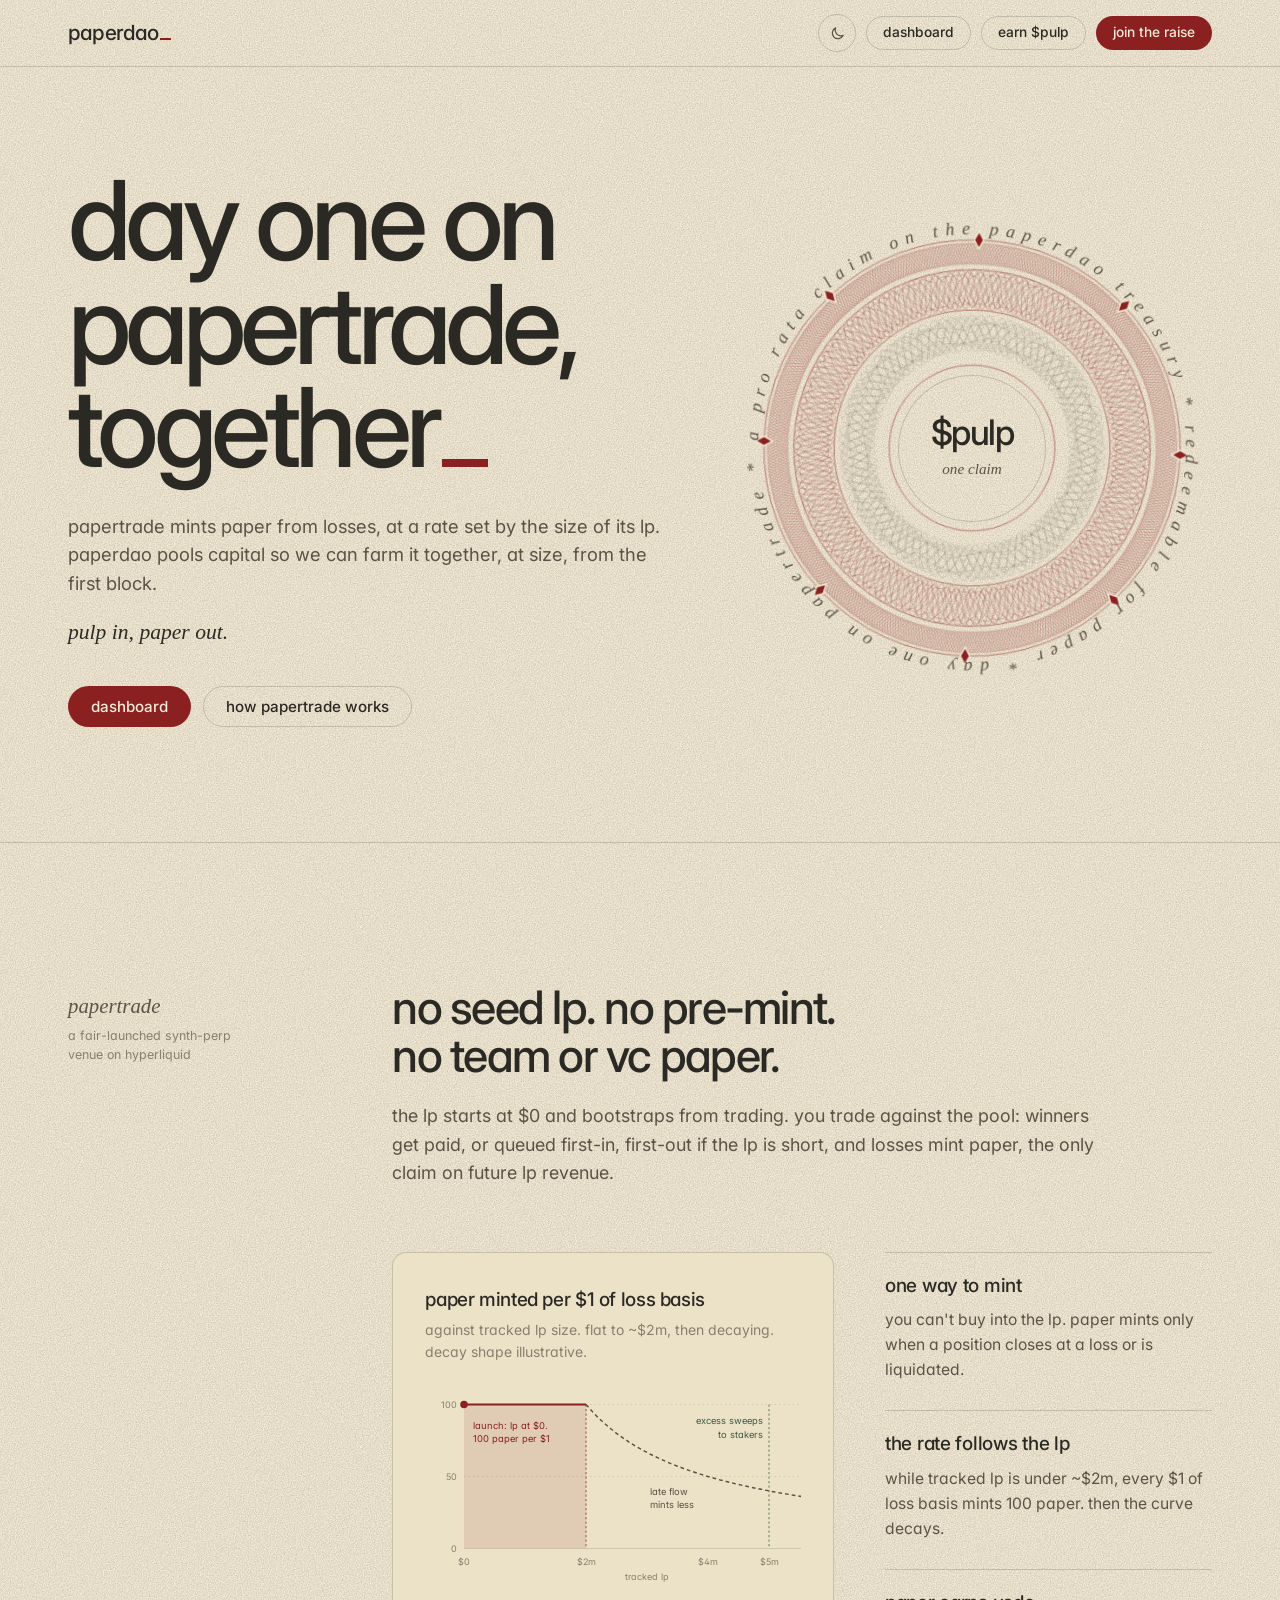
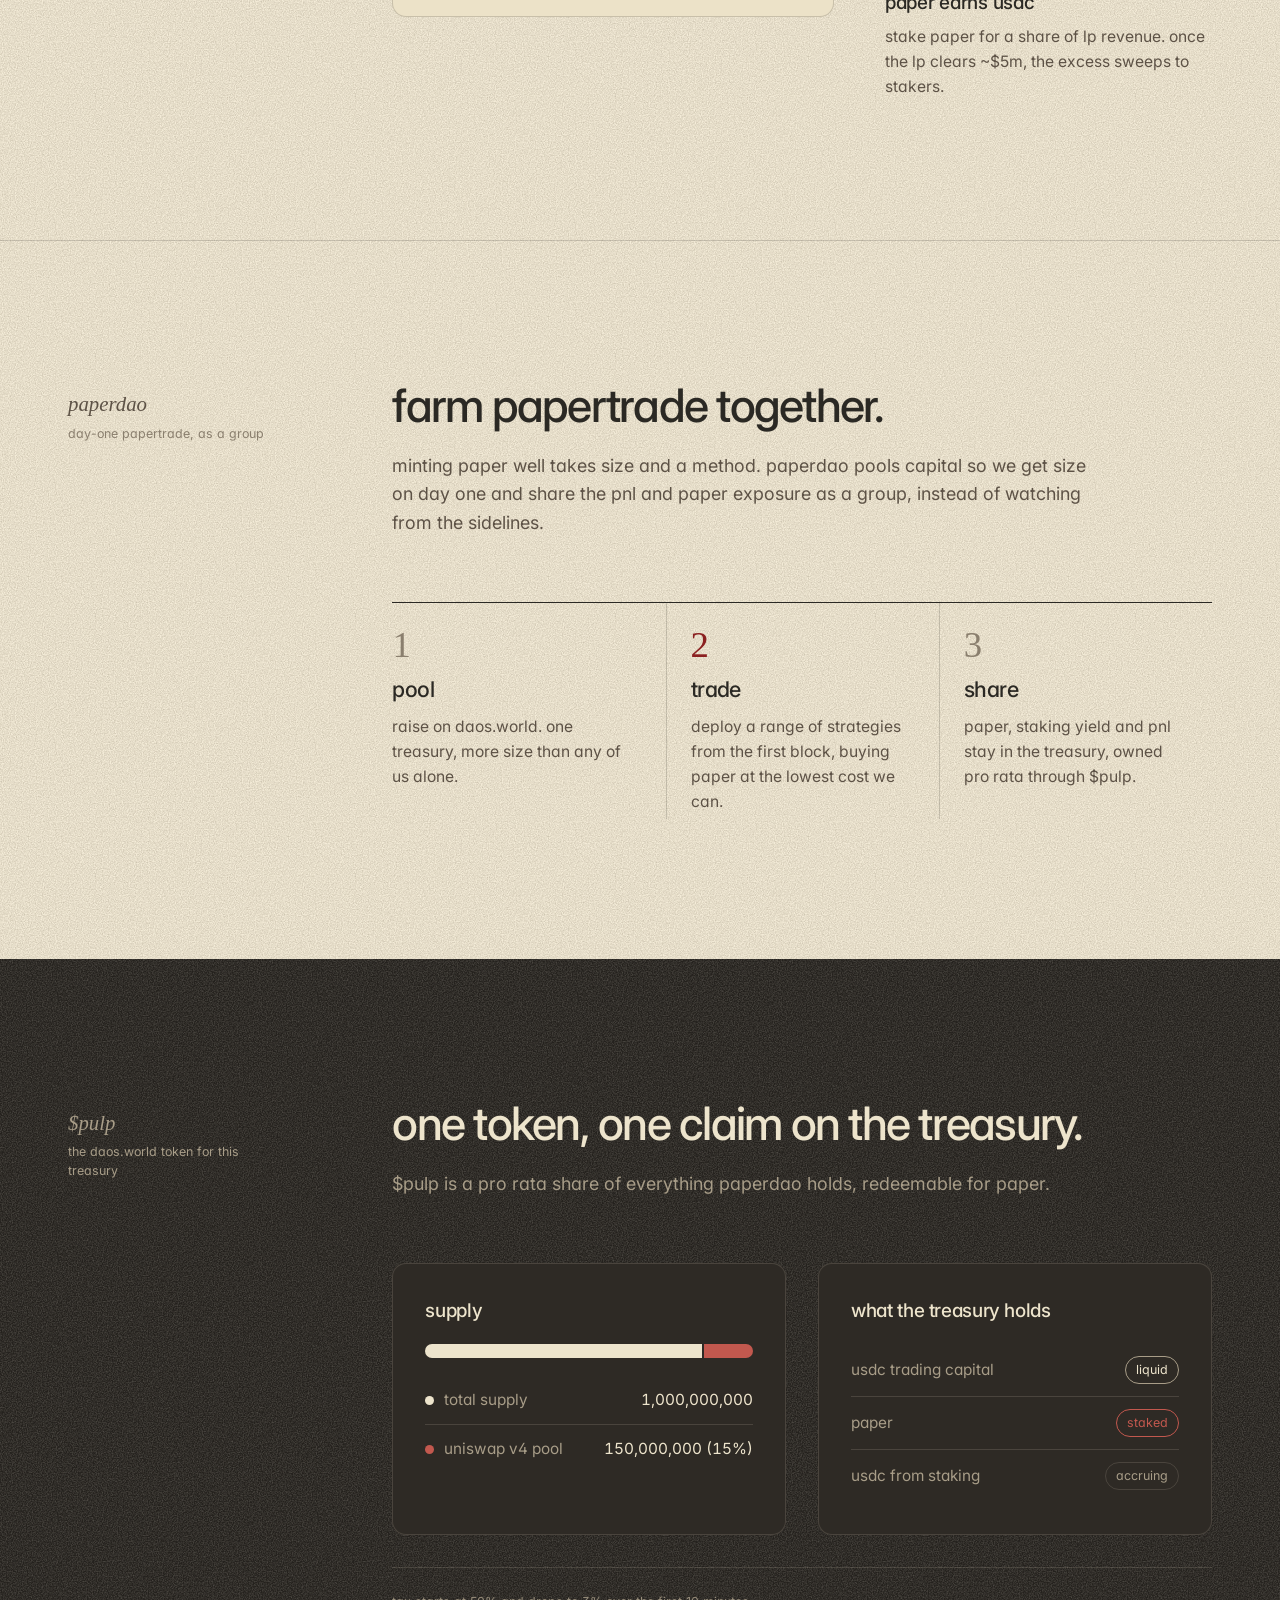
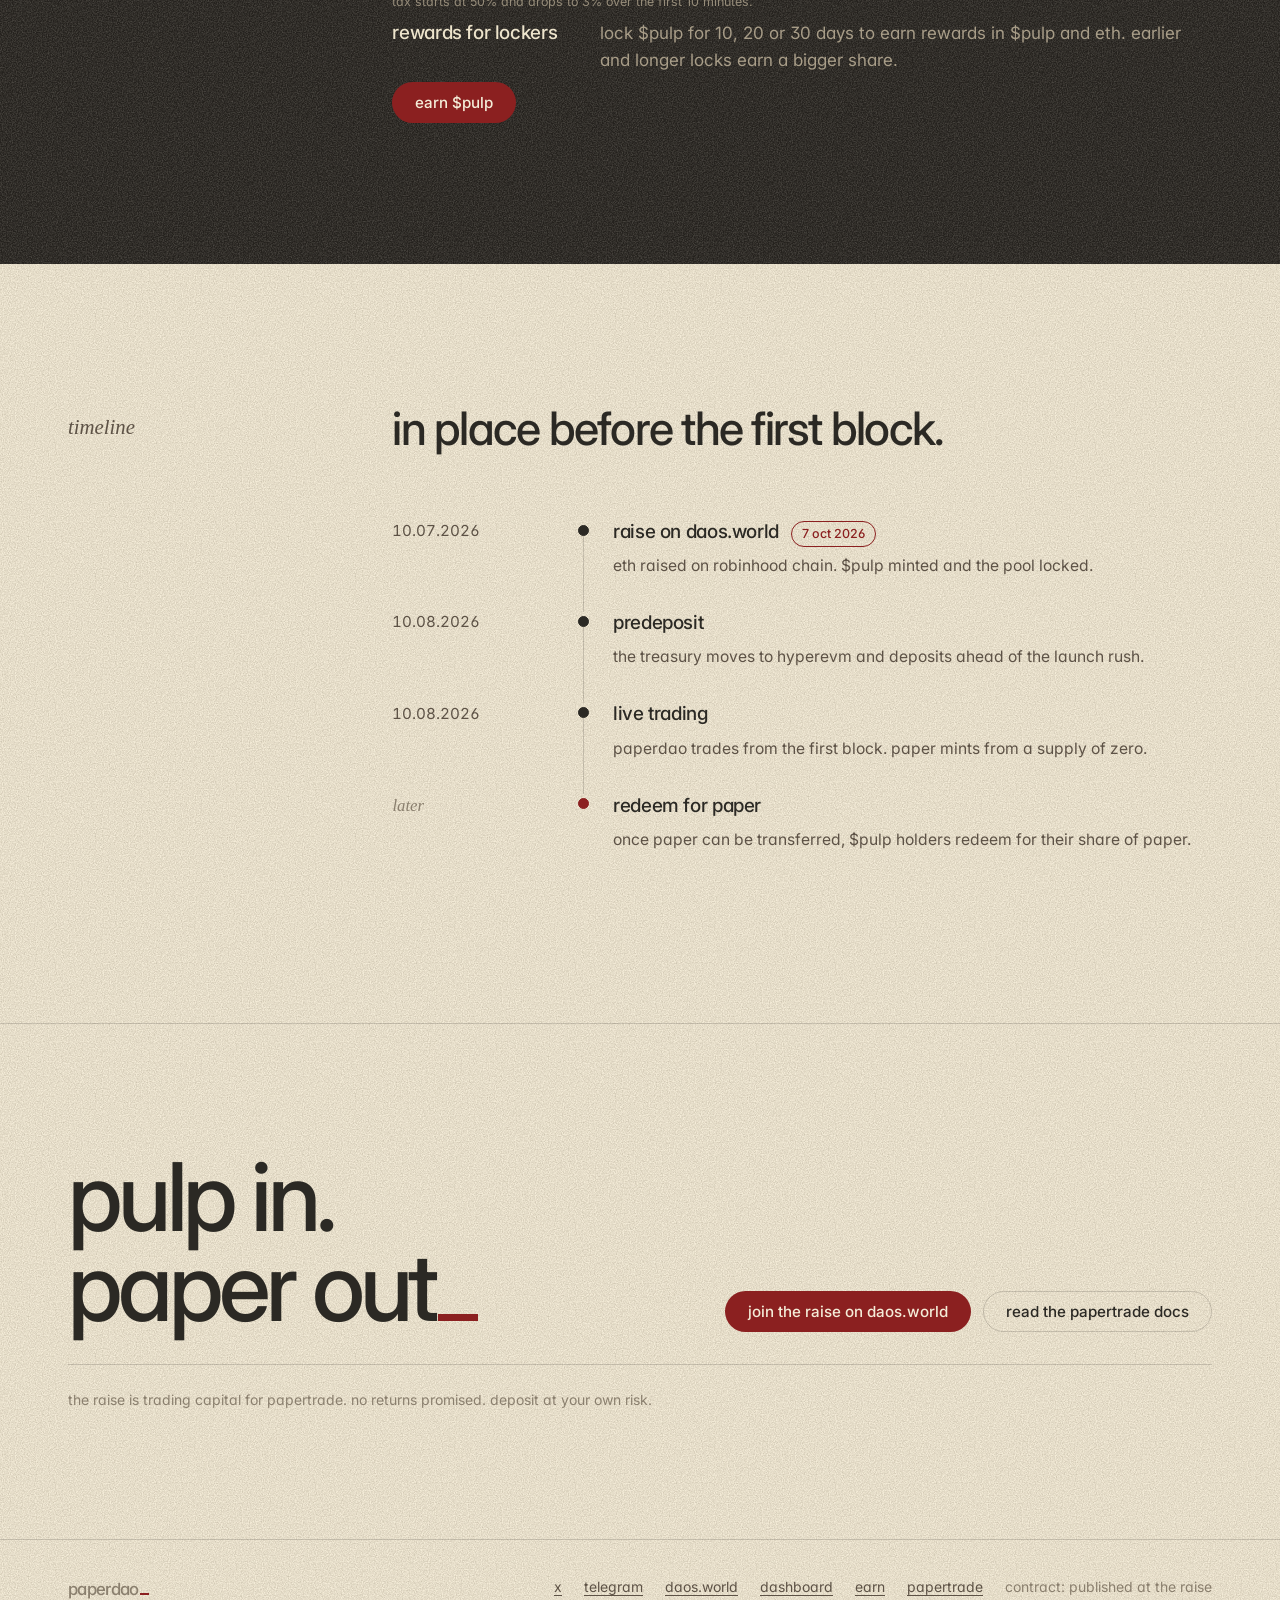
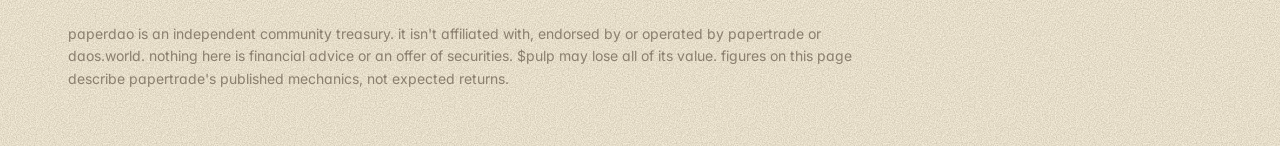
==== index.html @ d50ec645 "." ====
<!DOCTYPE html>
<html lang="en">
  <head>
    <meta charset="utf-8" />
    <meta
      name="viewport"
      content="width=device-width, initial-scale=1, viewport-fit=cover"
    />
    <title>paperdao | day one on papertrade, together</title>
    <meta
      name="description"
      content="paperdao pools capital to farm papertrade's paper together, at size, from day one. $pulp is a pro rata claim on the treasury, redeemable for paper."
    />
    <link rel="canonical" href="https://paperdao.vercel.app/" />
    <meta name="robots" content="index, follow, max-image-preview:large" />
    <meta
      name="theme-color"
      content="#F4ECD8"
      media="(prefers-color-scheme: light)"
    />
    <meta
      name="theme-color"
      content="#1D1B18"
      media="(prefers-color-scheme: dark)"
    />

    <link rel="icon" href="/favicon.ico" sizes="any" />
    <link rel="icon" type="image/png" sizes="32x32" href="/favicon-32.png" />
    <link rel="apple-touch-icon" href="/apple-touch-icon.png" />
    <link rel="manifest" href="/site.webmanifest" />

    <meta property="og:type" content="website" />
    <meta property="og:site_name" content="paperdao" />
    <meta property="og:url" content="https://paperdao.vercel.app/" />
    <meta
      property="og:title"
      content="paperdao: day one on papertrade, together"
    />
    <meta
      property="og:description"
      content="paperdao pools capital to farm papertrade's paper together, at size, from day one. $pulp is a pro rata claim on the treasury, redeemable for paper."
    />
    <meta property="og:image" content="https://paperdao.vercel.app/og.jpg" />
    <meta property="og:image:width" content="1200" />
    <meta property="og:image:height" content="630" />
    <meta
      property="og:image:alt"
      content="paperdao: day one on papertrade, together. The $pulp seal on papertrade paper."
    />
    <meta property="og:locale" content="en_US" />

    <meta name="twitter:card" content="summary_large_image" />
    <meta name="twitter:site" content="@paperdao_xyz" />
    <meta
      name="twitter:title"
      content="paperdao: day one on papertrade, together"
    />
    <meta
      name="twitter:description"
      content="paperdao pools capital to farm papertrade's paper together, at size, from day one. $pulp is a pro rata claim on the treasury, redeemable for paper."
    />
    <meta name="twitter:image" content="https://paperdao.vercel.app/og.jpg" />
    <meta
      name="twitter:image:alt"
      content="paperdao: day one on papertrade, together. The $pulp seal on papertrade paper."
    />

    <script type="application/ld+json">
      {
        "@context": "https://schema.org",
        "@graph": [
          {
            "@type": "Organization",
            "@id": "https://paperdao.vercel.app/#org",
            "name": "paperdao",
            "url": "https://paperdao.vercel.app/",
            "logo": "https://paperdao.vercel.app/icon-512.png",
            "sameAs": ["https://x.com/paperdao_xyz"]
          },
          {
            "@type": "WebSite",
            "@id": "https://paperdao.vercel.app/#site",
            "name": "paperdao",
            "url": "https://paperdao.vercel.app/",
            "publisher": { "@id": "https://paperdao.vercel.app/#org" },
            "description": "paperdao pools capital to farm papertrade's paper together, at size, from day one. $pulp is a pro rata claim on the treasury, redeemable for paper."
          }
        ]
      }
    </script>
    <link rel="preconnect" href="https://fonts.googleapis.com" />
    <link rel="preconnect" href="https://fonts.gstatic.com" crossorigin />
    <link
      rel="stylesheet"
      href="https://fonts.googleapis.com/css2?family=Inter:wght@400;500;600&family=IM+Fell+English:ital@0;1&display=swap"
    />
    <script defer src="https://cdn.vercel-insights.com/v1/script.js"></script>
    <script>
      try {
        var t = localStorage.getItem("paperdao-theme");
        if (t === "light" || t === "dark")
          document.documentElement.setAttribute("data-theme", t);
      } catch (e) {}
    </script>
    <link rel="stylesheet" href="/assets/site.css" />
    <style>
      /* layout: one sheet of paper. a ledger margin (section names in fell italic) on the left, content on the right.
   one dark "pulp" band in the middle. the seal in the hero is the only flourish. */
      /* ---------- hero ---------- */
      .hero {
        overflow-x: clip;
        padding-block: clamp(56px, 8vw, 112px) clamp(64px, 9vw, 120px);
      }
      .hero-grid {
        display: grid;
        grid-template-columns: minmax(0, 1.25fr) minmax(0, 1fr);
        gap: clamp(32px, 5vw, 72px);
        align-items: center;
      }
      .hero h1 {
        font-size: var(--t-hero);
        line-height: 0.94;
        letter-spacing: -0.052em;
        font-weight: 500;
      }
      .cursor {
        display: inline-block;
        width: 0.42em;
        height: 0.075em;
        background: var(--oxblood);
        margin-left: 0.04em;
        vertical-align: baseline;
        animation: blink 1.1s steps(1) infinite;
      }
      @keyframes blink {
        50% {
          opacity: 0;
        }
      }
      .lede {
        margin-top: 32px;
        max-width: 34em;
        font-size: 1.15rem;
        color: var(--ink-2);
        line-height: 1.55;
      }
      .motto {
        margin-top: 18px;
        font-family: var(--fell);
        font-style: italic;
        font-size: 1.35rem;
        color: var(--ink);
      }
      .actions {
        display: flex;
        flex-wrap: wrap;
        gap: 12px;
        margin-top: 36px;
      }

      .seal {
        position: relative;
        width: min(100%, 460px);
        aspect-ratio: 1;
        margin-inline: auto;
        max-width: 100%;
        cursor: grab;
        touch-action: pan-y;
        user-select: none;
        -webkit-user-select: none;
        border-radius: 50%;
      }
      .seal.grabbing {
        cursor: grabbing;
      }
      .seal-spin {
        position: absolute;
        inset: 0;
        will-change: transform;
      }
      .seal canvas,
      .seal svg {
        position: absolute;
        inset: 0;
        width: 100%;
        height: 100%;
      }
      .seal-ring text {
        font-family: var(--fell);
        font-style: italic;
        font-size: 15.5px;
        letter-spacing: 0.06em;
        fill: var(--ink-2);
      }
      .seal-core {
        position: absolute;
        inset: 34%;
        border-radius: 50%;
        background-color: var(--paper);
        background-image: var(--grain);
        display: grid;
        place-content: center;
        text-align: center;
        border: 1px solid var(--rule);
      }
      .seal-core strong {
        font-weight: 500;
        font-size: clamp(1.5rem, 3.4vw, 2.2rem);
        letter-spacing: -0.04em;
        line-height: 1;
      }
      .seal-core span {
        font-family: var(--fell);
        font-style: italic;
        color: var(--ink-2);
        font-size: 0.95rem;
        margin-top: 6px;
      }
      @media (max-width: 860px) {
        .hero-grid {
          grid-template-columns: 1fr;
        }
        .seal {
          width: min(100%, 340px);
          order: -1;
        }
      }

      /* ---------- sections with a ledger margin ---------- */
      .sec {
        padding-block: var(--section);
        border-top: 1px solid var(--rule);
      }
      .ledger {
        display: grid;
        grid-template-columns: minmax(0, 3fr) minmax(0, 9fr);
        gap: clamp(20px, 4vw, 56px);
      }
      .margin {
        font-family: var(--fell);
        font-style: italic;
        font-size: 1.3rem;
        color: var(--ink-2);
        padding-top: 0.5em;
        line-height: 1.2;
      }
      .margin small {
        display: block;
        font-family: var(--sans);
        font-style: normal;
        font-size: var(--t-micro);
        color: var(--ink-3);
        margin-top: 8px;
        line-height: 1.45;
        max-width: 16em;
      }
      .body {
        min-width: 0;
        display: grid;
        grid-template-columns: minmax(0, 1fr);
        gap: clamp(40px, 5vw, 64px);
      }
      .body > header {
        display: grid;
        gap: 22px;
        max-width: 46rem;
      }
      .body h2 {
        font-size: var(--t-h2);
        line-height: 1.04;
        letter-spacing: -0.038em;
      }
      .body header p {
        color: var(--ink-2);
        font-size: 1.12rem;
        max-width: 40em;
      }
      @media (max-width: 760px) {
        .ledger {
          grid-template-columns: 1fr;
        }
        .margin {
          padding-top: 0;
        }
      }

      /* ---------- thesis ---------- */
      .thesis-grid {
        display: grid;
        grid-template-columns: minmax(0, 1.35fr) minmax(0, 1fr);
        gap: clamp(28px, 4vw, 56px);
        align-items: start;
      }
      .figure {
        min-width: 0;
        border: 1px solid var(--rule);
        border-radius: var(--r-card);
        padding: clamp(20px, 3vw, 32px);
        background: var(--paper-2);
      }
      .figure h3 {
        font-size: var(--t-h3);
        letter-spacing: -0.02em;
      }
      .figure .cap {
        font-size: var(--t-small);
        color: var(--ink-3);
        margin-top: 4px;
      }
      .chart {
        margin-top: 18px;
        overflow-x: auto;
      }
      .chart svg {
        display: block;
        width: 100%;
        min-width: 420px;
        height: auto;
      }
      .chart text {
        font-family: var(--sans);
        font-size: 12px;
        fill: var(--ink-3);
      }
      .chart .lbl {
        fill: var(--ink-2);
        font-size: 12.5px;
      }
      .chart .lbl-ox {
        fill: var(--oxblood);
        font-size: 12.5px;
      }
      .notes {
        display: grid;
        gap: 28px;
        margin: 0;
      }
      .notes div {
        display: grid;
        gap: 6px;
        padding-top: 18px;
        border-top: 1px solid var(--rule);
      }
      .notes dt {
        font-weight: 500;
        font-size: var(--t-h3);
        letter-spacing: -0.015em;
      }
      .notes dd {
        margin: 0;
        color: var(--ink-2);
        font-size: 0.98rem;
      }
      @media (max-width: 960px) {
        .thesis-grid {
          grid-template-columns: 1fr;
        }
      }

      /* ---------- paperdao: three steps ---------- */
      .steps {
        list-style: none;
        margin: 0;
        padding: 0;
        display: grid;
        grid-template-columns: repeat(3, minmax(0, 1fr));
        border-top: 1px solid var(--ink);
      }
      .steps li {
        padding: 24px 24px 4px 0;
        display: grid;
        gap: 8px;
        align-content: start;
      }
      .steps li + li {
        padding-left: 24px;
        border-left: 1px solid var(--rule);
      }
      .steps .n {
        font-family: var(--fell);
        font-size: 2.3rem;
        line-height: 1;
        color: var(--ink-3);
      }
      .steps li:nth-child(2) .n {
        color: var(--oxblood);
      }
      .steps h3 {
        font-size: 1.35rem;
        letter-spacing: -0.025em;
      }
      .steps p {
        color: var(--ink-2);
        font-size: 0.98rem;
        max-width: 22em;
      }
      @media (max-width: 760px) {
        .steps {
          grid-template-columns: 1fr;
        }
        .steps li + li {
          padding-left: 0;
          border-left: 0;
          border-top: 1px solid var(--rule);
        }
      }

      /* ---------- pulp band ---------- */
      .band {
        background-color: var(--band);
        background-image: var(--band-grain);
        color: var(--band-ink);
        border-top: 0;
      }
      .band .margin {
        color: var(--band-ink-2);
      }
      .band .margin small {
        color: var(--band-ink-2);
      }
      .band .body header p {
        color: var(--band-ink-2);
      }
      .band-grid {
        display: grid;
        grid-template-columns: repeat(2, minmax(0, 1fr));
        gap: clamp(20px, 3vw, 32px);
      }
      .panel {
        border: 1px solid var(--band-rule);
        border-radius: var(--r-card);
        padding: clamp(20px, 3vw, 32px);
        background: var(--band-2);
        display: grid;
        gap: 18px;
        align-content: start;
        min-width: 0;
      }
      .panel h3 {
        font-size: var(--t-h3);
        letter-spacing: -0.02em;
      }
      .split {
        display: flex;
        height: 14px;
        border-radius: 999px;
        overflow: hidden;
        gap: 2px;
      }
      .split .a {
        flex: 85;
        background: var(--band-ink);
      }
      .split .b {
        flex: 15;
        background: var(--band-ox);
      }
      .rows {
        list-style: none;
        margin: 0;
        padding: 0;
      }
      .rows li {
        display: flex;
        justify-content: space-between;
        gap: 16px;
        padding: 12px 0;
        border-top: 1px solid var(--band-rule);
        font-size: 0.96rem;
      }
      .rows li:first-child {
        border-top: 0;
      }
      .rows .val {
        font-variant-numeric: tabular-nums;
        color: var(--band-ink);
        text-align: right;
      }
      .rows .lab {
        color: var(--band-ink-2);
        display: inline-flex;
        align-items: center;
        gap: 10px;
      }
      .dot {
        width: 9px;
        height: 9px;
        border-radius: 50%;
        display: inline-block;
        flex: none;
      }
      .chip {
        font-size: var(--t-micro);
        border: 1px solid var(--band-rule);
        border-radius: 999px;
        padding: 3px 10px;
        color: var(--band-ink-2);
        white-space: nowrap;
      }
      .chip.liquid {
        color: var(--band-ink);
        border-color: var(--band-ink-2);
      }
      .chip.locked {
        color: var(--band-ox);
        border-color: var(--band-ox);
      }
      .burn {
        grid-column: 1/-1;
        display: flex;
        flex-wrap: wrap;
        align-items: baseline;
        justify-content: space-between;
        gap: 8px 32px;
        padding-top: 24px;
        border-top: 1px solid var(--band-rule);
      }
      .burn h3 {
        font-size: var(--t-h3);
        letter-spacing: -0.02em;
      }
      .burn p {
        color: var(--band-ink-2);
        max-width: 36em;
      }
      .burn .tax {
        flex-basis: 100%;
        font-size: var(--t-micro);
        color: var(--band-ink-2);
        opacity: 0.85;
        margin-bottom: -2px;
      }
      @media (max-width: 900px) {
        .band-grid {
          grid-template-columns: 1fr;
        }
      }

      /* ---------- timeline ---------- */
      .tl {
        list-style: none;
        margin: 0;
        padding: 0;
        position: relative;
      }
      .tl li {
        display: grid;
        grid-template-columns: 9.5em 1.6em minmax(0, 1fr);
        gap: 0 16px;
        padding-bottom: 30px;
        position: relative;
      }
      .tl li::before {
        content: "";
        position: absolute;
        left: calc(9.5em + 16px + 0.8em - 0.5px);
        top: 1.1em;
        bottom: -0.2em;
        width: 1px;
        background: var(--rule);
      }
      .tl li:last-child::before {
        display: none;
      }
      .tl .when {
        font-variant-numeric: tabular-nums;
        color: var(--ink-2);
        font-size: 0.95rem;
        padding-top: 0.15em;
      }
      .tl .when.tbd {
        color: var(--ink-3);
        font-style: italic;
        font-family: var(--fell);
        font-size: 1.05rem;
      }
      .tl .pin {
        width: 1.6em;
        display: grid;
        justify-items: center;
        padding-top: 0.45em;
      }
      .tl .pin i {
        width: 11px;
        height: 11px;
        border-radius: 50%;
        border: 1.5px solid var(--ink-3);
        background: var(--paper);
        position: relative;
        z-index: 1;
      }
      .tl li.next .pin i {
        border-color: var(--oxblood);
        background: var(--oxblood);
      }
      .tl li.done .pin i {
        border-color: var(--ink);
        background: var(--ink);
      }
      .tl h3 {
        font-size: var(--t-h3);
        letter-spacing: -0.02em;
        display: flex;
        flex-wrap: wrap;
        align-items: baseline;
        gap: 4px 12px;
      }
      .tl h3 .ph {
        font-family: var(--fell);
        font-style: italic;
        font-weight: 400;
        color: var(--ink-3);
        font-size: 1.05rem;
        letter-spacing: 0;
      }
      .tl p {
        color: var(--ink-2);
        font-size: 0.98rem;
        margin-top: 6px;
        max-width: 40em;
      }
      .tl .flag {
        font-size: var(--t-micro);
        color: var(--oxblood);
        border: 1px solid var(--oxblood);
        border-radius: 999px;
        padding: 2px 10px;
        font-weight: 500;
        letter-spacing: 0;
      }
      @media (max-width: 600px) {
        .tl li {
          grid-template-columns: 1.2em minmax(0, 1fr);
        }
        .tl .when {
          grid-column: 2;
          grid-row: 1;
          padding-top: 0;
        }
        .tl .pin {
          grid-column: 1;
          grid-row: 1/3;
          width: 1.2em;
        }
        .tl .txt {
          grid-column: 2;
        }
        .tl li::before {
          left: calc(0.6em - 0.5px);
        }
      }

      /* ---------- close ---------- */
      .close {
        padding-block: clamp(72px, 10vw, 128px);
        border-top: 1px solid var(--rule);
      }
      .close .wrap {
        display: flex;
        flex-wrap: wrap;
        justify-content: space-between;
        align-items: end;
        gap: 32px;
      }
      .close h2 {
        font-size: clamp(2.8rem, 7.4vw, 6.2rem);
        line-height: 0.95;
        letter-spacing: -0.05em;
        font-weight: 500;
      }
      .close .fine {
        flex-basis: 100%;
        font-size: var(--t-small);
        color: var(--ink-3);
        padding-top: 24px;
        border-top: 1px solid var(--rule);
      }

      @media (prefers-reduced-motion: reduce) {
        html {
          scroll-behavior: auto;
        }
        .cursor {
          animation: none;
        }
      }
    </style>
  </head>
  <body>
    <header class="top">
      <div class="wrap bar">
        <a class="mark" href="#top" aria-label="paperdao, back to top"
          >paperdao<i aria-hidden="true"></i
        ></a>
        <div class="bar-end">
          <button
            class="theme"
            id="theme"
            type="button"
            aria-label="switch to dark mode"
          >
            <svg
              id="theme-moon"
              viewBox="0 0 24 24"
              fill="none"
              stroke="currentColor"
              stroke-width="1.7"
              stroke-linecap="round"
              stroke-linejoin="round"
              aria-hidden="true"
            >
              <path d="M20 14.5A8 8 0 0 1 9.5 4a8 8 0 1 0 10.5 10.5z" />
            </svg>
            <svg
              id="theme-sun"
              viewBox="0 0 24 24"
              fill="none"
              stroke="currentColor"
              stroke-width="1.7"
              stroke-linecap="round"
              aria-hidden="true"
              hidden
            >
              <circle cx="12" cy="12" r="4" />
              <path
                d="M12 2.5v2M12 19.5v2M2.5 12h2M19.5 12h2M5.3 5.3l1.4 1.4M17.3 17.3l1.4 1.4M5.3 18.7l1.4-1.4M17.3 6.7l1.4-1.4"
              />
            </svg>
          </button>
          <a class="btn btn-line btn-sm bar-dash" href="/dashboard/"
            >dashboard</a
          >
          <a class="btn btn-line btn-sm bar-lock" href="/lock/">earn $pulp</a>
          <a
            class="btn btn-ox btn-sm"
            href="https://daos.world"
            target="_blank"
            rel="noopener"
            >join the raise</a
          >
        </div>
      </div>
    </header>

    <main id="top">
      <section class="hero">
        <div class="wrap hero-grid">
          <div>
            <h1>
              day one on<br />papertrade,<br /><span style="white-space: nowrap"
                >together<span class="cursor" aria-hidden="true"></span
              ></span>
            </h1>
            <p class="lede">
              papertrade mints paper from losses, at a rate set by the size of
              its lp. paperdao pools capital so we can farm it together, at
              size, from the first block.
            </p>
            <p class="motto">pulp in, paper out.</p>
            <div class="actions">
              <a class="btn btn-ox" href="/dashboard/">dashboard</a>
              <a class="btn btn-line" href="#papertrade"
                >how papertrade works</a
              >
            </div>
          </div>
          <div
            class="seal"
            role="img"
            aria-label="the $pulp seal: a pro rata claim on the paperdao treasury, redeemable for paper. drag it, or use the arrow keys, to spin it."
            aria-roledescription="spinnable seal"
            tabindex="0"
          >
            <div class="seal-spin">
              <canvas id="seal"></canvas>
              <canvas id="seal-marks"></canvas>
              <svg class="seal-ring" viewBox="0 0 400 400" aria-hidden="true">
                <defs>
                  <path
                    id="ring"
                    d="M200,200 m-186,0 a186,186 0 1,1 372,0 a186,186 0 1,1 -372,0"
                  />
                </defs>
                <text>
                  <textPath href="#ring" textLength="1150">
                    a pro rata claim on the paperdao treasury * redeemable for
                    paper * day one on papertrade *
                  </textPath>
                </text>
              </svg>
            </div>
            <div class="seal-core">
              <strong>$pulp</strong><span>one claim</span>
            </div>
          </div>
        </div>
      </section>

      <section class="sec" id="papertrade">
        <div class="wrap ledger">
          <div class="margin">
            papertrade<small
              >a fair-launched synth-perp venue on hyperliquid</small
            >
          </div>
          <div class="body">
            <header>
              <h2>no seed lp. no pre-mint. no team or vc paper.</h2>
              <p>
                the lp starts at $0 and bootstraps from trading. you trade
                against the pool: winners get paid, or queued first-in,
                first-out if the lp is short, and losses mint paper, the only
                claim on future lp revenue.
              </p>
            </header>
            <div class="thesis-grid">
              <figure class="figure" style="margin: 0">
                <h3>paper minted per $1 of loss basis</h3>
                <p class="cap">
                  against tracked lp size. flat to ~$2m, then decaying. decay
                  shape illustrative.
                </p>
                <div class="chart">
                  <svg
                    viewBox="0 0 560 270"
                    role="img"
                    aria-label="mint rate stays at 100 paper per dollar until tracked lp reaches about 2 million dollars, then decays. past about 5 million dollars, excess lp revenue sweeps to stakers."
                  >
                    <!-- plot area x 52..540 (lp $0..$6m), y 30..222 (rate 100..0) -->
                    <g stroke="var(--rule)" stroke-width="1">
                      <line x1="52" y1="222" x2="540" y2="222" />
                      <line
                        x1="52"
                        y1="126"
                        x2="540"
                        y2="126"
                        stroke-dasharray="2 4"
                      />
                      <line
                        x1="52"
                        y1="30"
                        x2="540"
                        y2="30"
                        stroke-dasharray="2 4"
                      />
                    </g>
                    <text x="42" y="226" text-anchor="end">0</text>
                    <text x="42" y="130" text-anchor="end">50</text>
                    <text x="42" y="34" text-anchor="end">100</text>
                    <text x="52" y="244" text-anchor="middle">$0</text>
                    <text x="214.7" y="244" text-anchor="middle">$2m</text>
                    <text x="377.3" y="244" text-anchor="middle">$4m</text>
                    <text x="458.7" y="244" text-anchor="middle">$5m</text>
                    <text x="540" y="244" text-anchor="end">$6m</text>
                    <text x="296" y="264" text-anchor="middle">tracked lp</text>
                    <rect
                      x="52"
                      y="30"
                      width="162.7"
                      height="192"
                      fill="var(--oxblood-soft)"
                    />
                    <line
                      x1="214.7"
                      y1="30"
                      x2="214.7"
                      y2="222"
                      stroke="var(--oxblood)"
                      stroke-width="1"
                      stroke-dasharray="3 3"
                    />
                    <line
                      x1="458.7"
                      y1="30"
                      x2="458.7"
                      y2="222"
                      stroke="var(--ledger)"
                      stroke-width="1"
                      stroke-dasharray="3 3"
                    />
                    <path
                      d="M52,30 L214.7,30"
                      fill="none"
                      stroke="var(--oxblood)"
                      stroke-width="2.5"
                    />
                    <path
                      id="decay"
                      d=""
                      fill="none"
                      stroke="var(--ink-2)"
                      stroke-width="2"
                      stroke-dasharray="5 4"
                    />
                    <circle cx="52" cy="30" r="5" fill="var(--oxblood)" />
                    <text class="lbl-ox" x="64" y="62">launch: lp at $0.</text>
                    <text class="lbl-ox" x="64" y="80">100 paper per $1</text>
                    <text class="lbl" x="300" y="150">late flow</text>
                    <text class="lbl" x="300" y="168">mints less</text>
                    <text
                      class="lbl"
                      x="450"
                      y="56"
                      text-anchor="end"
                      style="fill: var(--ledger)"
                    >
                      excess sweeps
                    </text>
                    <text
                      class="lbl"
                      x="450"
                      y="74"
                      text-anchor="end"
                      style="fill: var(--ledger)"
                    >
                      to stakers
                    </text>
                  </svg>
                </div>
              </figure>
              <dl class="notes">
                <div>
                  <dt>one way to mint</dt>
                  <dd>
                    you can't buy into the lp. paper mints only when a position
                    closes at a loss or is liquidated.
                  </dd>
                </div>
                <div>
                  <dt>the rate follows the lp</dt>
                  <dd>
                    while tracked lp is under ~$2m, every $1 of loss basis mints
                    100 paper. then the curve decays.
                  </dd>
                </div>
                <div>
                  <dt>paper earns usdc</dt>
                  <dd>
                    stake paper for a share of lp revenue. once the lp clears
                    ~$5m, the excess sweeps to stakers.
                  </dd>
                </div>
              </dl>
            </div>
          </div>
        </div>
      </section>

      <section class="sec" id="paperdao">
        <div class="wrap ledger">
          <div class="margin">
            paperdao<small>day-one papertrade, as a group</small>
          </div>
          <div class="body">
            <header>
              <h2>farm papertrade together.</h2>
              <p>
                minting paper well takes size and a method. paperdao pools
                capital so we get size on day one and share the pnl and paper
                exposure as a group, instead of watching from the sidelines.
              </p>
            </header>
            <ol class="steps">
              <li>
                <span class="n">1</span>
                <h3>pool</h3>
                <p>
                  raise on daos.world. one treasury, more size than any of us
                  alone.
                </p>
              </li>
              <li>
                <span class="n">2</span>
                <h3>trade</h3>
                <p>
                  deploy a range of strategies from the first block, buying
                  paper at the lowest cost we can.
                </p>
              </li>
              <li>
                <span class="n">3</span>
                <h3>share</h3>
                <p>
                  paper, staking yield and pnl stay in the treasury, owned pro
                  rata through $pulp.
                </p>
              </li>
            </ol>
          </div>
        </div>
      </section>

      <section class="sec band" id="pulp">
        <div class="wrap ledger">
          <div class="margin">
            $pulp<small>the daos.world token for this treasury</small>
          </div>
          <div class="body">
            <header>
              <h2>one token, one claim on the treasury.</h2>
              <p>
                $pulp is a pro rata share of everything paperdao holds,
                redeemable for paper.
              </p>
            </header>
            <div class="band-grid">
              <div class="panel">
                <h3>supply</h3>
                <div class="split" aria-hidden="true">
                  <span class="a"></span><span class="b"></span>
                </div>
                <ul class="rows">
                  <li>
                    <span class="lab"
                      ><i class="dot" style="background: var(--band-ink)"></i
                      >total supply</span
                    ><span class="val">1,000,000,000</span>
                  </li>
                  <li>
                    <span class="lab"
                      ><i class="dot" style="background: var(--band-ox)"></i
                      >uniswap v4 pool</span
                    ><span class="val">150,000,000 (15%)</span>
                  </li>
                </ul>
              </div>
              <div class="panel">
                <h3>what the treasury holds</h3>
                <ul class="rows">
                  <li>
                    <span class="lab">usdc trading capital</span
                    ><span class="chip liquid">liquid</span>
                  </li>
                  <li>
                    <span class="lab">paper</span
                    ><span class="chip locked">staked</span>
                  </li>
                  <li>
                    <span class="lab">usdc from staking</span
                    ><span class="chip">accruing</span>
                  </li>
                </ul>
              </div>
              <div class="burn">
                <small class="tax"
                  >tax starts at 50% and drops to 3% over the first 10
                  minutes.</small
                >
                <h3>rewards for lockers</h3>
                <p>
                  lock $pulp for 10, 20 or 30 days to earn rewards in $pulp and
                  eth. earlier and longer locks earn a bigger share.
                </p>
                <a class="btn btn-ox" href="/lock/">earn $pulp</a>
              </div>
            </div>
          </div>
        </div>
      </section>

      <section class="sec" id="timeline" style="border-top: 0">
        <div class="wrap ledger">
          <div class="margin">timeline</div>
          <div class="body">
            <header>
              <h2>in place before the first block.</h2>
            </header>
            <ol class="tl" id="tl">
              <li data-date="2026-10-07" class="next">
                <span class="when">10.07.2026</span
                ><span class="pin"><i></i></span>
                <div class="txt">
                  <h3>
                    raise on daos.world <span class="flag">7 oct 2026</span>
                  </h3>
                  <p>
                    eth raised on robinhood chain. $pulp minted and the pool
                    locked.
                  </p>
                </div>
              </li>
              <li data-date="2026-10-08">
                <span class="when">10.08.2026</span
                ><span class="pin"><i></i></span>
                <div class="txt">
                  <h3>predeposit</h3>
                  <p>
                    the treasury moves to hyperevm and deposits ahead of the
                    launch rush.
                  </p>
                </div>
              </li>
              <li data-date="2026-10-08">
                <span class="when">10.08.2026</span
                ><span class="pin"><i></i></span>
                <div class="txt">
                  <h3>live trading</h3>
                  <p>
                    paperdao trades from the first block. paper mints from a
                    supply of zero.
                  </p>
                </div>
              </li>
              <li>
                <span class="when tbd">later</span
                ><span class="pin"><i></i></span>
                <div class="txt">
                  <h3>redeem for paper</h3>
                  <p>
                    once paper can be transferred, $pulp holders redeem for
                    their share of paper.
                  </p>
                </div>
              </li>
            </ol>
          </div>
        </div>
      </section>

      <section class="close">
        <div class="wrap">
          <h2>
            pulp in.<br /><span style="white-space: nowrap"
              >paper out<span class="cursor" aria-hidden="true"></span
            ></span>
          </h2>
          <div class="actions" style="margin-top: 0">
            <a
              class="btn btn-ox"
              href="https://daos.world"
              target="_blank"
              rel="noopener"
              >join the raise on daos.world</a
            >
            <a
              class="btn btn-line"
              href="https://docs.papertrade.xyz"
              target="_blank"
              rel="noopener"
              >read the papertrade docs</a
            >
          </div>
          <p class="fine">
            the raise is trading capital for papertrade. no returns promised.
            deposit at your own risk.
          </p>
        </div>
      </section>
    </main>

    <footer>
      <div class="wrap">
        <div class="row">
          <a class="mark" href="#top" style="font-size: 1.05rem"
            >paperdao<i aria-hidden="true"></i
          ></a>
          <nav aria-label="links">
            <a href="https://x.com/paperdao_xyz" target="_blank" rel="noopener"
              >x</a
            >
            <a href="#" aria-disabled="true">telegram</a>
            <a href="https://daos.world" target="_blank" rel="noopener"
              >daos.world</a
            >
            <a href="/dashboard/">dashboard</a>
            <a href="/lock/">earn</a>
            <a href="https://papertrade.xyz" target="_blank" rel="noopener"
              >papertrade</a
            >
            <span>contract: published at the raise</span>
          </nav>
        </div>
        <p>
          paperdao is an independent community treasury. it isn't affiliated
          with, endorsed by or operated by papertrade or daos.world. nothing
          here is financial advice or an offer of securities. $pulp may lose all
          of its value. figures on this page describe papertrade's published
          mechanics, not expected returns.
        </p>
      </div>
    </footer>

    <script>
      (function () {
        const root = document.documentElement;
        const css = (n) => getComputedStyle(root).getPropertyValue(n).trim();
        const reduce = matchMedia("(prefers-reduced-motion: reduce)").matches;

        /* ---------- guilloche seal ---------- */
        const cv = document.getElementById("seal"),
          mk = document.getElementById("seal-marks");
        function drawSeal() {
          const box = cv.getBoundingClientRect();
          if (!box.width) return;
          const dpr = Math.min(window.devicePixelRatio || 1, 2),
            S = Math.round(box.width * dpr);
          cv.width = S;
          cv.height = S;
          const ctx = cv.getContext("2d"),
            c = S / 2,
            R = S / 2;
          const ox = css("--oxblood"),
            ink = css("--ink-2");
          ctx.clearRect(0, 0, S, S);
          ctx.lineJoin = "round";
          const band = (base, amp, k, copies, col, alpha, lw, k2, amp2) => {
            ctx.strokeStyle = col;
            ctx.globalAlpha = alpha;
            ctx.lineWidth = lw * dpr;
            for (let i = 0; i < copies; i++) {
              const ph = (i * 2 * Math.PI) / (copies * k);
              ctx.beginPath();
              for (let s = 0; s <= 1440; s++) {
                const t = (s / 1440) * 2 * Math.PI;
                let r = base + amp * Math.sin(k * (t + ph));
                if (k2) r += amp2 * Math.sin(k2 * (t - ph * 1.5));
                const x = c + r * Math.cos(t),
                  y = c + r * Math.sin(t);
                s ? ctx.lineTo(x, y) : ctx.moveTo(x, y);
              }
              ctx.closePath();
              ctx.stroke();
            }
          };
          band(R * 0.845, R * 0.045, 48, 9, ox, 0.55, 0.55);
          band(R * 0.69, R * 0.075, 24, 12, ox, 0.5, 0.55, 72, R * 0.012);
          band(R * 0.5, R * 0.06, 12, 14, ink, 0.38, 0.5, 36, R * 0.02);
          ctx.globalAlpha = 0.7;
          ctx.strokeStyle = ox;
          ctx.lineWidth = 0.8 * dpr;
          [R * 0.905, R * 0.775, R * 0.6, R * 0.36].forEach((r) => {
            ctx.beginPath();
            ctx.arc(c, c, r, 0, 2 * Math.PI);
            ctx.stroke();
          });
          ctx.globalAlpha = 1;
          // eight solid marks: the points the eye locks onto when it spins
          mk.width = S;
          mk.height = S;
          const m = mk.getContext("2d"),
            rr = R * 0.905,
            sz = R * 0.038;
          m.clearRect(0, 0, S, S);
          m.fillStyle = ox;
          m.strokeStyle = css("--paper");
          m.lineWidth = 1.5 * dpr;
          for (let i = 0; i < 8; i++) {
            const a = (i * Math.PI) / 4,
              ca = Math.cos(a),
              sa = Math.sin(a),
              tx = -sa,
              ty = ca;
            m.beginPath();
            m.moveTo(c + (rr + sz) * ca, c + (rr + sz) * sa);
            m.lineTo(
              c + rr * ca + tx * sz * 0.55,
              c + rr * sa + ty * sz * 0.55
            );
            m.lineTo(c + (rr - sz) * ca, c + (rr - sz) * sa);
            m.lineTo(
              c + rr * ca - tx * sz * 0.55,
              c + rr * sa - ty * sz * 0.55
            );
            m.closePath();
            m.fill();
            m.stroke();
          }
        }
        drawSeal();
        addEventListener("resize", () => {
          clearTimeout(drawSeal.t);
          drawSeal.t = setTimeout(drawSeal, 120);
        });
        matchMedia("(prefers-color-scheme: dark)").addEventListener(
          "change",
          () => {
            drawSeal();
          }
        );
        new MutationObserver(() => drawSeal()).observe(root, {
          attributes: true,
          attributeFilter: ["data-theme"],
        });
        if (document.fonts && document.fonts.ready)
          document.fonts.ready.then(drawSeal);

        /* ---------- spin: drag it, let go, and it coasts down.
     past ~4 turns a second the marks strobe like a wagon wheel and seem to run backwards. ---------- */
        const seal = document.querySelector(".seal"),
          spin = document.querySelector(".seal-spin");
        const BASE = reduce ? 0 : 1.5,
          MAX = 3000,
          P = 45,
          F = 60; // deg/s idle, deg/s cap, mark spacing, strobe rate
        const alias = (w) => {
          const a = ((((w / F + P / 2) % P) + P) % P) - P / 2;
          return a * F;
        };
        let phi = 0,
          v = BASE,
          drag = null,
          running = false,
          visible = true,
          last = 0;
        const angleAt = (e) => {
          const b = seal.getBoundingClientRect();
          return (
            (Math.atan2(
              e.clientY - b.top - b.height / 2,
              e.clientX - b.left - b.width / 2
            ) *
              180) /
            Math.PI
          );
        };
        function frame(now) {
          const dt = Math.min(0.05, (now - last) / 1000);
          last = now;
          if (!drag) {
            v = BASE + (v - BASE) * Math.exp(-(reduce ? 3 : 1.3) * dt);
            phi = (phi + alias(v) * dt) % 360;
          }
          spin.style.transform = `rotate(${phi.toFixed(2)}deg)`;
          if (drag || (visible && Math.abs(v) > 0.05))
            requestAnimationFrame(frame);
          else running = false;
        }
        const wake = () => {
          if (!running) {
            running = true;
            last = performance.now();
            requestAnimationFrame(frame);
          }
        };
        seal.addEventListener("pointerdown", (e) => {
          drag = { a: angleAt(e), samples: [] };
          seal.setPointerCapture(e.pointerId);
          seal.classList.add("grabbing");
          wake();
        });
        seal.addEventListener("pointermove", (e) => {
          if (!drag) return;
          const a = angleAt(e),
            now = performance.now(),
            d = ((a - drag.a + 540) % 360) - 180;
          phi = (phi + d) % 360;
          drag.a = a;
          drag.samples.push([now, d]);
          drag.samples = drag.samples.filter((x) => now - x[0] < 100);
        });
        const release = () => {
          if (!drag) return;
          const now = performance.now(),
            s = drag.samples.filter((x) => now - x[0] < 100);
          v =
            s.length > 1
              ? (s.reduce((m, x) => m + x[1], 0) /
                  Math.max(16, now - s[0][0])) *
                1000
              : BASE;
          v = Math.max(-MAX, Math.min(MAX, v));
          drag = null;
          seal.classList.remove("grabbing");
          wake();
        };
        seal.addEventListener("pointerup", release);
        seal.addEventListener("pointercancel", release);
        seal.addEventListener("keydown", (e) => {
          if (e.key === "ArrowRight" || e.key === "ArrowLeft") {
            e.preventDefault();
            v = Math.max(
              -MAX,
              Math.min(MAX, v + (e.key === "ArrowRight" ? 900 : -900))
            );
            wake();
          }
        });
        new IntersectionObserver((es) => {
          visible = es[0].isIntersecting;
          if (visible) wake();
        }).observe(seal);
        wake();

        /* ---------- mint-rate decay (illustrative 1/x past $2m) ---------- */
        (function () {
          const X = (v) => 52 + (v / 6) * 488,
            Y = (r) => 222 - (r / 100) * 192;
          let d = "";
          for (let v = 2; v <= 6.0001; v += 0.1) {
            const r = (100 * 2) / v;
            d += (d ? "L" : "M") + X(v).toFixed(1) + "," + Y(r).toFixed(1);
          }
          document.getElementById("decay").setAttribute("d", d);
        })();

        /* ---------- timeline state ---------- */
        const today = new Date();
        today.setHours(0, 0, 0, 0);
        const days = (s) => {
          const [y, m, d] = s.split("-").map(Number);
          return Math.round((new Date(y, m - 1, d) - today) / 864e5);
        };
        const items = [...document.querySelectorAll("#tl li")];
        let nextIdx = 0;
        items.forEach((li, i) => {
          const d = li.dataset.date;
          if (d && days(d) <= 0) {
            li.classList.add("done");
            nextIdx = i + 1;
          }
        });
        items.forEach((li, i) => {
          li.classList.remove("next");
          if (i < nextIdx) li.classList.add("done");
        });
        if (items[nextIdx]) items[nextIdx].classList.add("next");
      })();
    </script>

    <script src="/assets/theme.js" defer></script>
  </body>
</html>
---- assets/site.css ----
/* paperdao shared styles: tokens, base, header, buttons, theme toggle */
:root {
  --paper: #f4ecd8; /* papertrade's sheet */
  --paper-2: #ece2c8; /* inset, pressed */
  --ink: #2b2924;
  --ink-2: #5d5246;
  --ink-3: #8a7f6e;
  --rule: rgba(55, 53, 47, 0.2);
  --rule-2: rgba(55, 53, 47, 0.1);
  --oxblood: #8b2020; /* papertrade's cursor red: losses, the mint, the one action colour */
  --oxblood-soft: rgba(139, 32, 32, 0.12);
  --ledger: #3e5b45; /* refunds: the winning leg */
  --ledger-soft: rgba(62, 91, 69, 0.16);
  --band: #24211d; /* wet pulp */
  --band-2: #2e2a25;
  --band-ink: #ede4cc;
  --band-ink-2: #a89d88;
  --band-rule: rgba(237, 228, 204, 0.14);
  --band-ox: #c2584e;
  --grain: url("data:image/svg+xml,%3Csvg xmlns='http://www.w3.org/2000/svg' width='260' height='260'%3E%3Cfilter id='n'%3E%3CfeTurbulence type='fractalNoise' baseFrequency='.85' numOctaves='3' stitchTiles='stitch'/%3E%3CfeColorMatrix values='0 0 0 0 .22 0 0 0 0 .18 0 0 0 0 .12 0 0 0 .5 -.12'/%3E%3C/filter%3E%3Crect width='100%25' height='100%25' filter='url(%23n)'/%3E%3C/svg%3E");
  --band-grain: url("data:image/svg+xml,%3Csvg xmlns='http://www.w3.org/2000/svg' width='260' height='260'%3E%3Cfilter id='n'%3E%3CfeTurbulence type='fractalNoise' baseFrequency='.8' numOctaves='3' stitchTiles='stitch'/%3E%3CfeColorMatrix values='0 0 0 0 .95 0 0 0 0 .9 0 0 0 0 .8 0 0 0 .32 -.1'/%3E%3C/filter%3E%3Crect width='100%25' height='100%25' filter='url(%23n)'/%3E%3C/svg%3E");

  --sans: "Inter", system-ui, -apple-system, "Segoe UI", sans-serif;
  --fell: "IM Fell English", "Iowan Old Style", "Palatino Linotype", Georgia,
    serif;

  --t-hero: clamp(3.1rem, 8.6vw, 7.4rem);
  --t-h2: clamp(1.9rem, 3.6vw, 3.1rem);
  --t-h3: 1.18rem;
  --t-body: 1.0625rem;
  --t-small: 0.875rem;
  --t-micro: 0.78rem;

  --max: 1240px;
  --gutter: clamp(16px, 4vw, 48px);
  --section: clamp(80px, 11vw, 148px);
  --r-card: 14px;
  color-scheme: light;
}
@media (prefers-color-scheme: dark) {
  :root:not([data-theme="light"]) {
    --paper: #1d1b18;
    --paper-2: #26231f;
    --ink: #ede4cc;
    --ink-2: #bdb19b;
    --ink-3: #8c8270;
    --rule: rgba(237, 228, 204, 0.16);
    --rule-2: rgba(237, 228, 204, 0.08);
    --oxblood: #ce6a5e;
    --oxblood-soft: rgba(206, 106, 94, 0.16);
    --ledger: #8db396;
    --ledger-soft: rgba(141, 179, 150, 0.16);
    --band: #2a2622;
    --band-2: #34302a;
    --band-ink: #f1e8d1;
    --band-ink-2: #ada28c;
    --band-rule: rgba(241, 232, 209, 0.14);
    --band-ox: #d9786c;
    --grain: url("data:image/svg+xml,%3Csvg xmlns='http://www.w3.org/2000/svg' width='260' height='260'%3E%3Cfilter id='n'%3E%3CfeTurbulence type='fractalNoise' baseFrequency='.8' numOctaves='3' stitchTiles='stitch'/%3E%3CfeColorMatrix values='0 0 0 0 .95 0 0 0 0 .9 0 0 0 0 .8 0 0 0 .3 -.1'/%3E%3C/filter%3E%3Crect width='100%25' height='100%25' filter='url(%23n)'/%3E%3C/svg%3E");
    color-scheme: dark;
  }
}
:root[data-theme="dark"] {
  --paper: #1d1b18;
  --paper-2: #26231f;
  --ink: #ede4cc;
  --ink-2: #bdb19b;
  --ink-3: #8c8270;
  --rule: rgba(237, 228, 204, 0.16);
  --rule-2: rgba(237, 228, 204, 0.08);
  --oxblood: #ce6a5e;
  --oxblood-soft: rgba(206, 106, 94, 0.16);
  --ledger: #8db396;
  --ledger-soft: rgba(141, 179, 150, 0.16);
  --band: #2a2622;
  --band-2: #34302a;
  --band-ink: #f1e8d1;
  --band-ink-2: #ada28c;
  --band-rule: rgba(241, 232, 209, 0.14);
  --band-ox: #d9786c;
  --grain: url("data:image/svg+xml,%3Csvg xmlns='http://www.w3.org/2000/svg' width='260' height='260'%3E%3Cfilter id='n'%3E%3CfeTurbulence type='fractalNoise' baseFrequency='.8' numOctaves='3' stitchTiles='stitch'/%3E%3CfeColorMatrix values='0 0 0 0 .95 0 0 0 0 .9 0 0 0 0 .8 0 0 0 .3 -.1'/%3E%3C/filter%3E%3Crect width='100%25' height='100%25' filter='url(%23n)'/%3E%3C/svg%3E");
  color-scheme: dark;
}

*,
*::before,
*::after {
  box-sizing: border-box;
}
[hidden] {
  display: none !important;
}
html {
  scroll-behavior: smooth;
  scroll-padding-top: 84px;
}
body {
  margin: 0;
  background-color: var(--paper);
  background-image: var(--grain);
  color: var(--ink);
  font-family: var(--sans);
  font-size: var(--t-body);
  line-height: 1.6;
  -webkit-font-smoothing: antialiased;
  font-feature-settings: "cv11", "ss01";
}
a {
  color: inherit;
}
:focus-visible {
  outline: 2px solid var(--oxblood);
  outline-offset: 3px;
  border-radius: 4px;
}
.wrap {
  max-width: var(--max);
  margin-inline: auto;
  padding-inline: var(--gutter);
}
.num {
  font-variant-numeric: tabular-nums;
}
p {
  margin: 0;
}
h1,
h2,
h3 {
  margin: 0;
  font-weight: 500;
  text-wrap: balance;
}

/* ---------- header ---------- */
.top {
  position: sticky;
  top: env(safe-area-inset-top, 0px);
  z-index: 20;
  background-color: var(--paper);
  background-image: var(--grain);
  border-bottom: 1px solid var(--rule);
}
.bar {
  display: flex;
  align-items: center;
  justify-content: space-between;
  gap: 24px;
  padding-block: 14px;
}
.mark {
  font-weight: 500;
  font-size: 1.3rem;
  letter-spacing: -0.04em;
  text-decoration: none;
  display: inline-flex;
  align-items: baseline;
}
.mark i {
  display: inline-block;
  width: 0.55em;
  height: 0.13em;
  background: var(--oxblood);
  margin-left: 0.06em;
  font-style: normal;
}
.btn {
  display: inline-flex;
  align-items: center;
  justify-content: center;
  gap: 8px;
  border-radius: 999px;
  padding: 12px 22px;
  font: 500 0.95rem/1 var(--sans);
  text-decoration: none;
  border: 1px solid transparent;
  cursor: pointer;
  white-space: nowrap;
}
.btn-ox {
  background: var(--oxblood);
  color: var(--paper);
}
.btn-ox:hover {
  filter: brightness(1.08);
}
.btn-line {
  border-color: var(--rule);
  color: var(--ink);
}
.btn-line:hover {
  border-color: var(--ink-2);
}
.btn-sm {
  padding: 9px 16px;
  font-size: 0.86rem;
}
.bar-end {
  display: flex;
  align-items: center;
  gap: 10px;
}
.theme {
  width: 38px;
  height: 38px;
  border-radius: 50%;
  border: 1px solid var(--rule);
  background: transparent;
  color: var(--ink-2);
  display: grid;
  place-items: center;
  cursor: pointer;
  padding: 0;
}
.theme:hover {
  color: var(--ink);
  border-color: var(--ink-2);
}
.theme svg {
  width: 17px;
  height: 17px;
}

.bar-lock,
.bar-dash {
  display: inline-flex;
}
@media (max-width: 720px) {
  .bar-dash {
    display: none;
  }
}
@media (max-width: 560px) {
  .bar-lock {
    display: none;
  }
}

/* footer */
footer {
  border-top: 1px solid var(--rule);
  padding-block: 36px 56px;
  font-size: var(--t-small);
  color: var(--ink-3);
}
footer .wrap {
  display: grid;
  gap: 20px;
}
footer .row {
  display: flex;
  flex-wrap: wrap;
  justify-content: space-between;
  gap: 16px;
}
footer nav {
  display: flex;
  flex-wrap: wrap;
  gap: 22px;
}
footer nav a {
  color: var(--ink-2);
  text-underline-offset: 3px;
}
footer p {
  max-width: 56em;
}
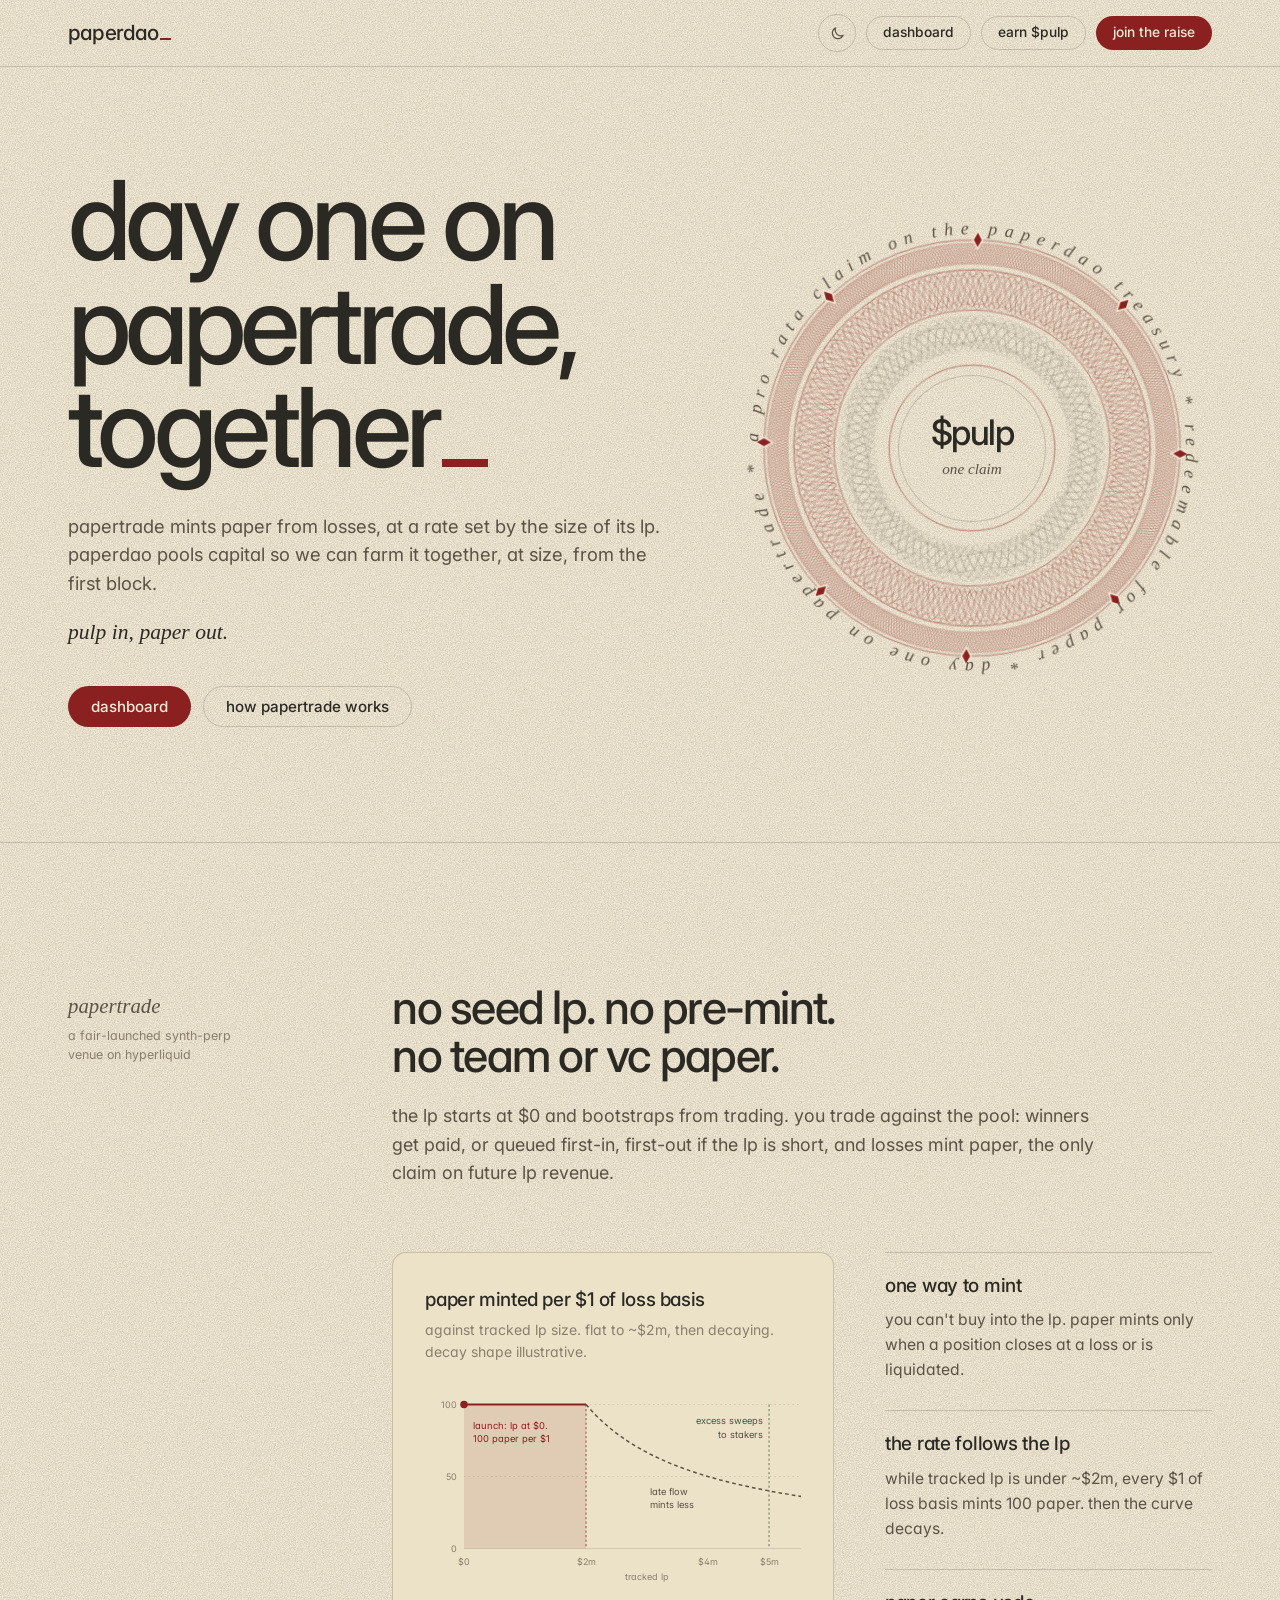
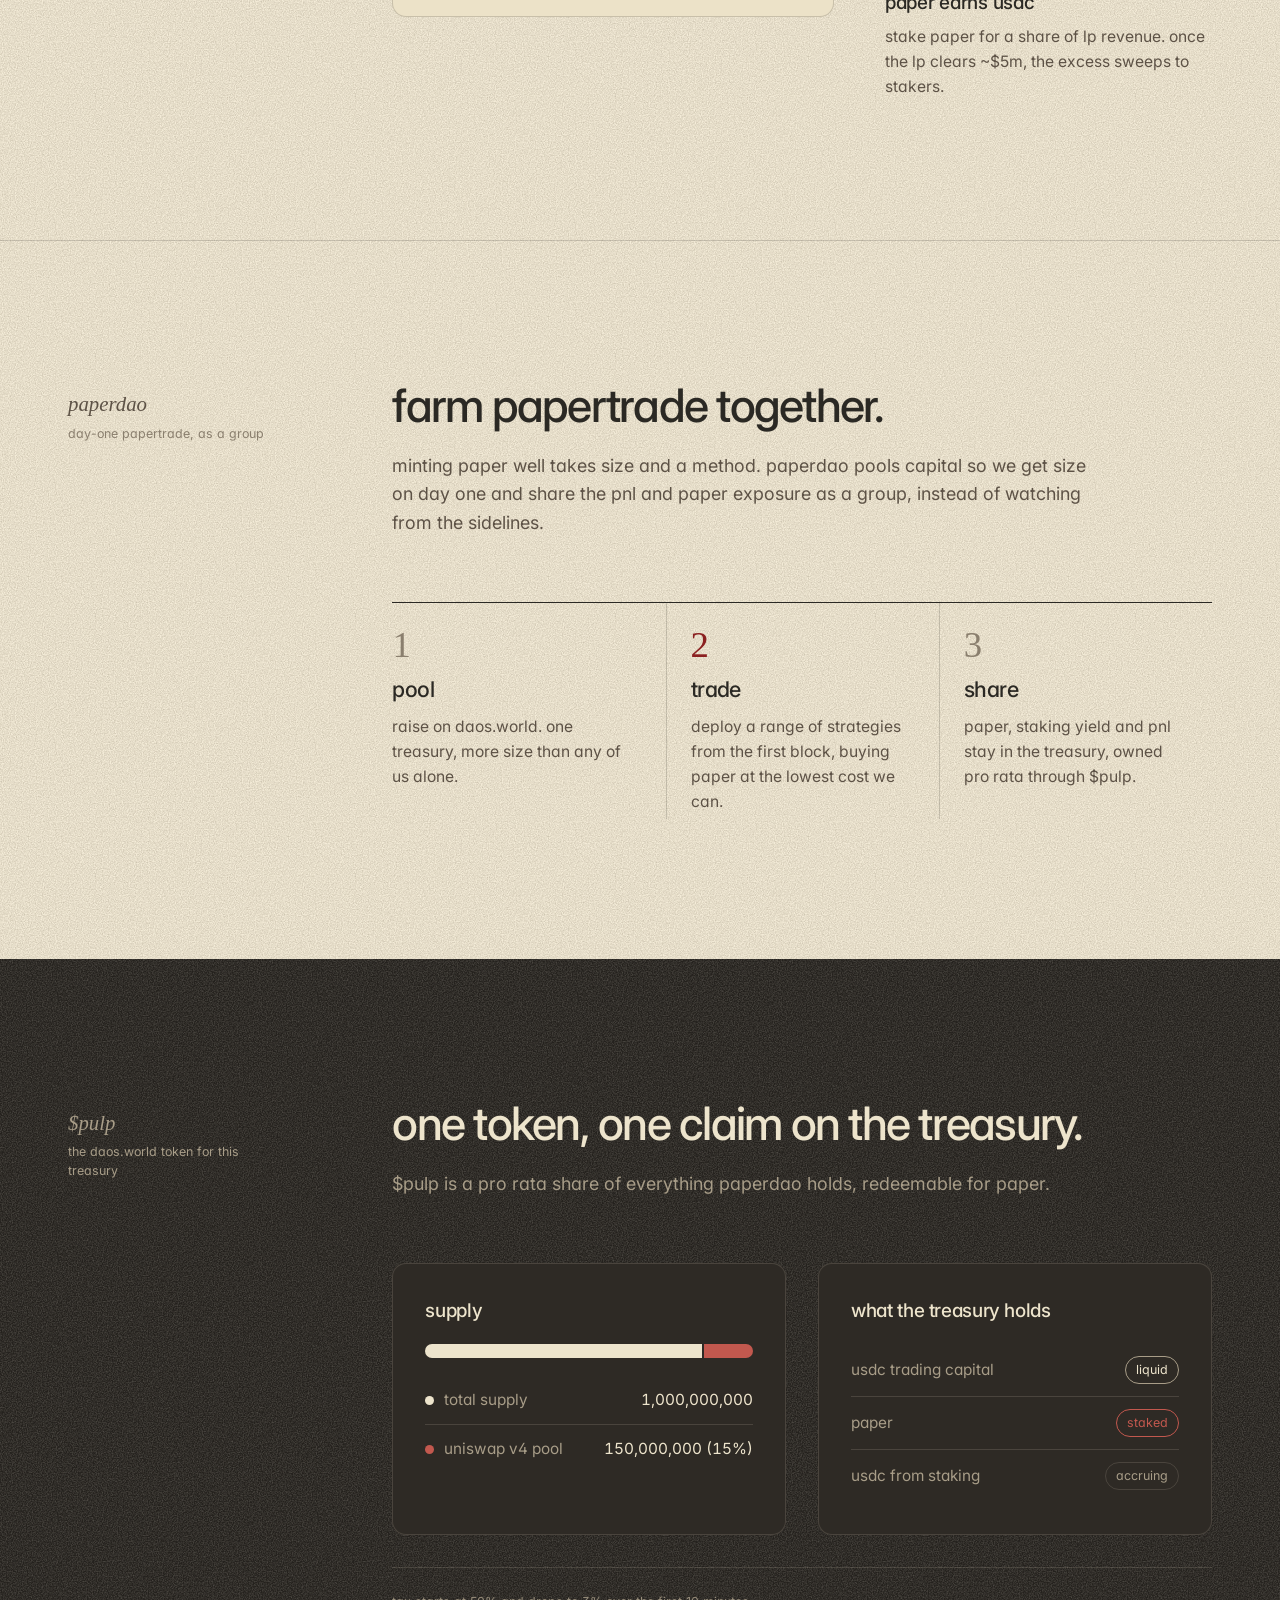
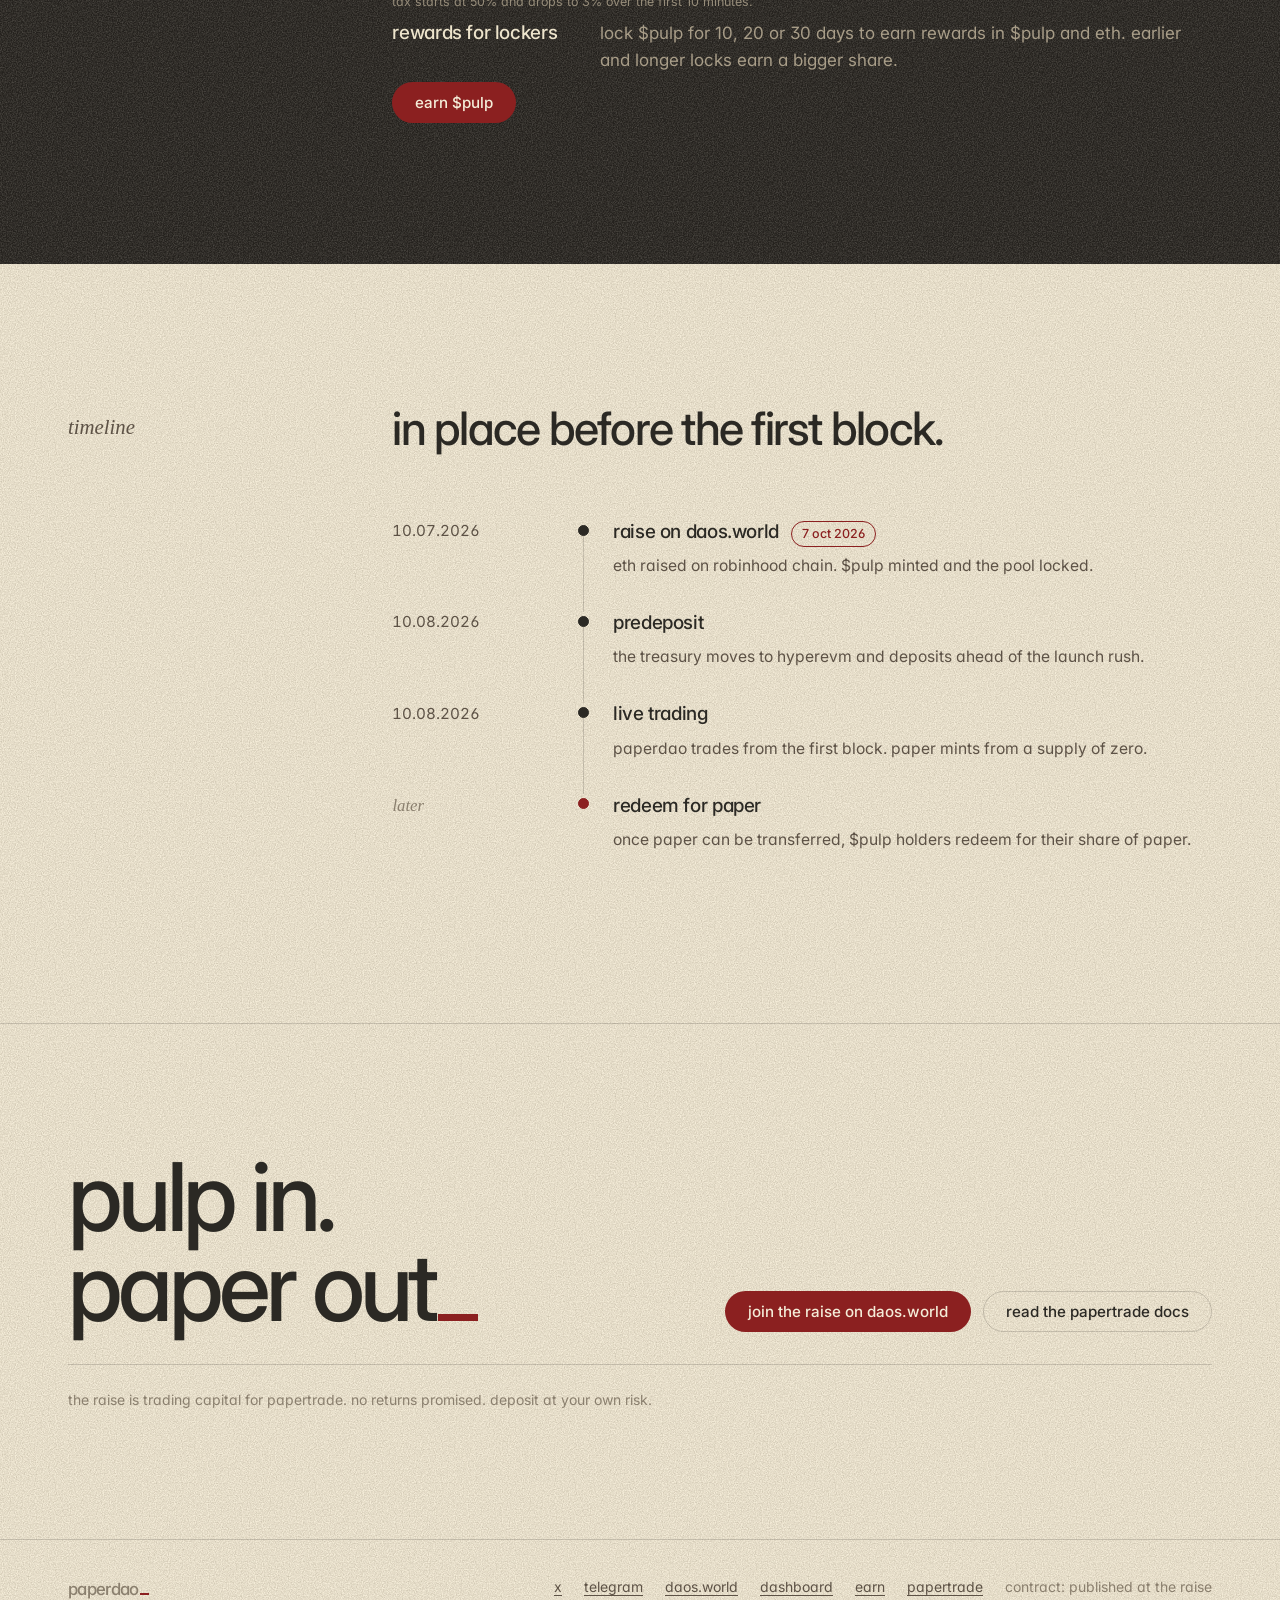
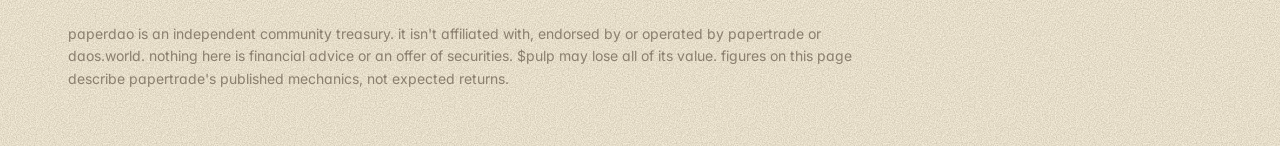
==== commit 1eb0ae90: "." ====
--- a/index.html
+++ b/index.html
@@ -50,7 +50,7 @@
     <meta property="og:locale" content="en_US" />
 
     <meta name="twitter:card" content="summary_large_image" />
-    <meta name="twitter:site" content="@paperdao_xyz" />
+    <meta name="twitter:site" content="@paperdaoxyz" />
     <meta
       name="twitter:title"
       content="paperdao: day one on papertrade, together"
@@ -75,7 +75,7 @@
             "name": "paperdao",
             "url": "https://paperdao.vercel.app/",
             "logo": "https://paperdao.vercel.app/icon-512.png",
-            "sameAs": ["https://x.com/paperdao_xyz"]
+            "sameAs": ["https://x.com/paperdaoxyz"]
           },
           {
             "@type": "WebSite",
@@ -1155,7 +1155,7 @@
             >paperdao<i aria-hidden="true"></i
           ></a>
           <nav aria-label="links">
-            <a href="https://x.com/paperdao_xyz" target="_blank" rel="noopener"
+            <a href="https://x.com/paperdaoxyz" target="_blank" rel="noopener"
               >x</a
             >
             <a href="#" aria-disabled="true">telegram</a>
